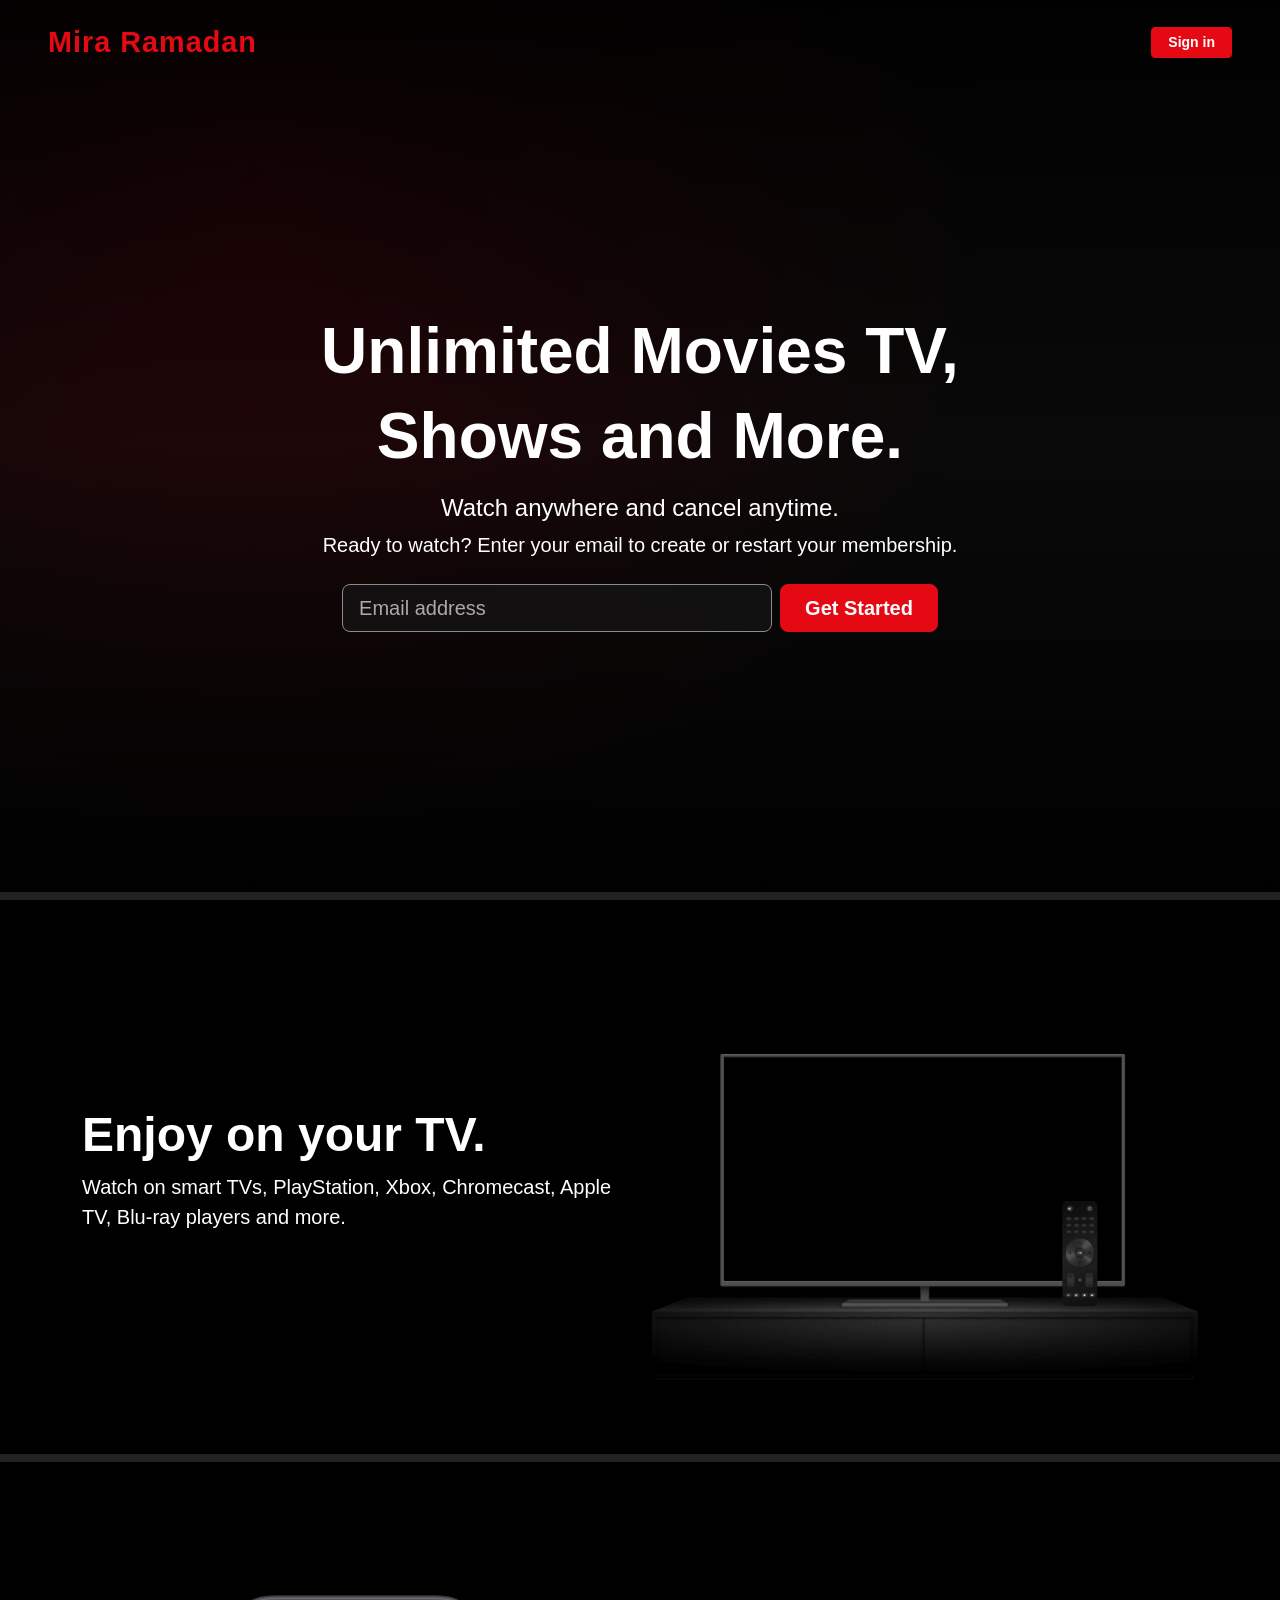
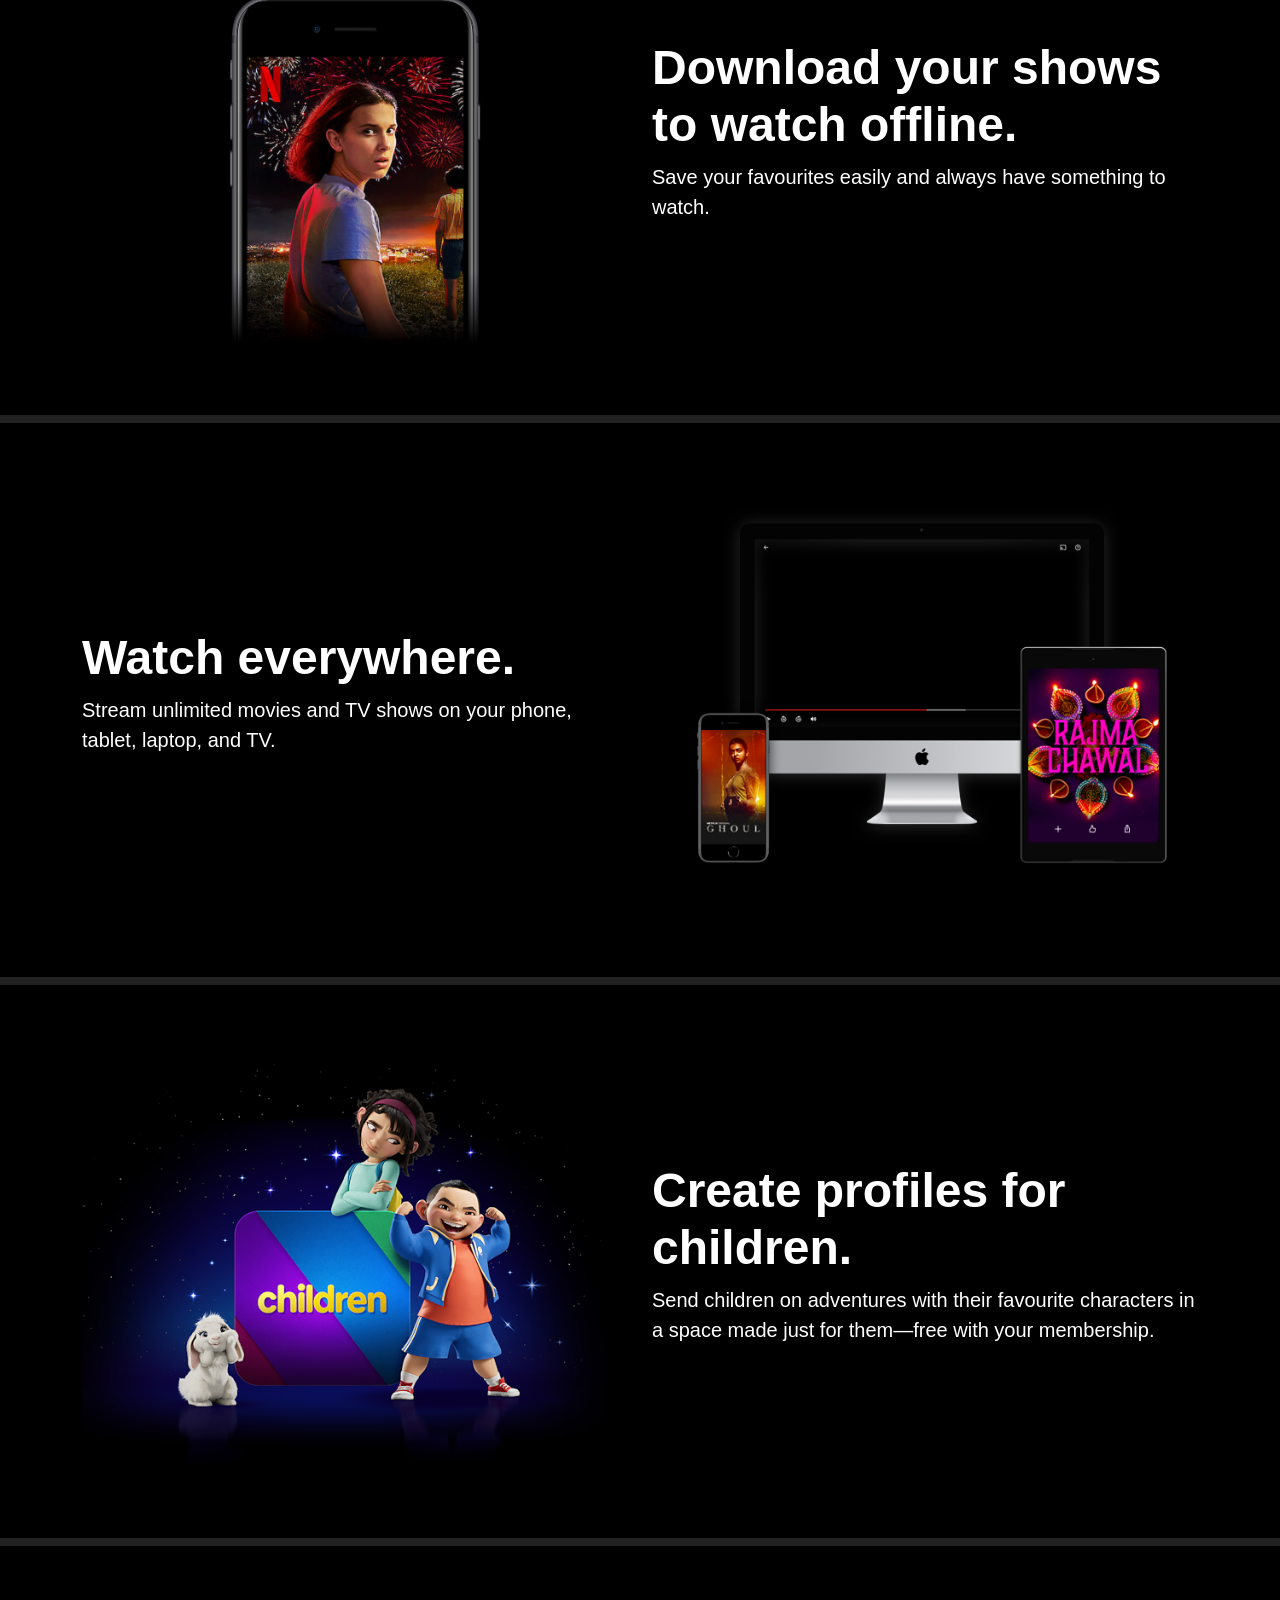
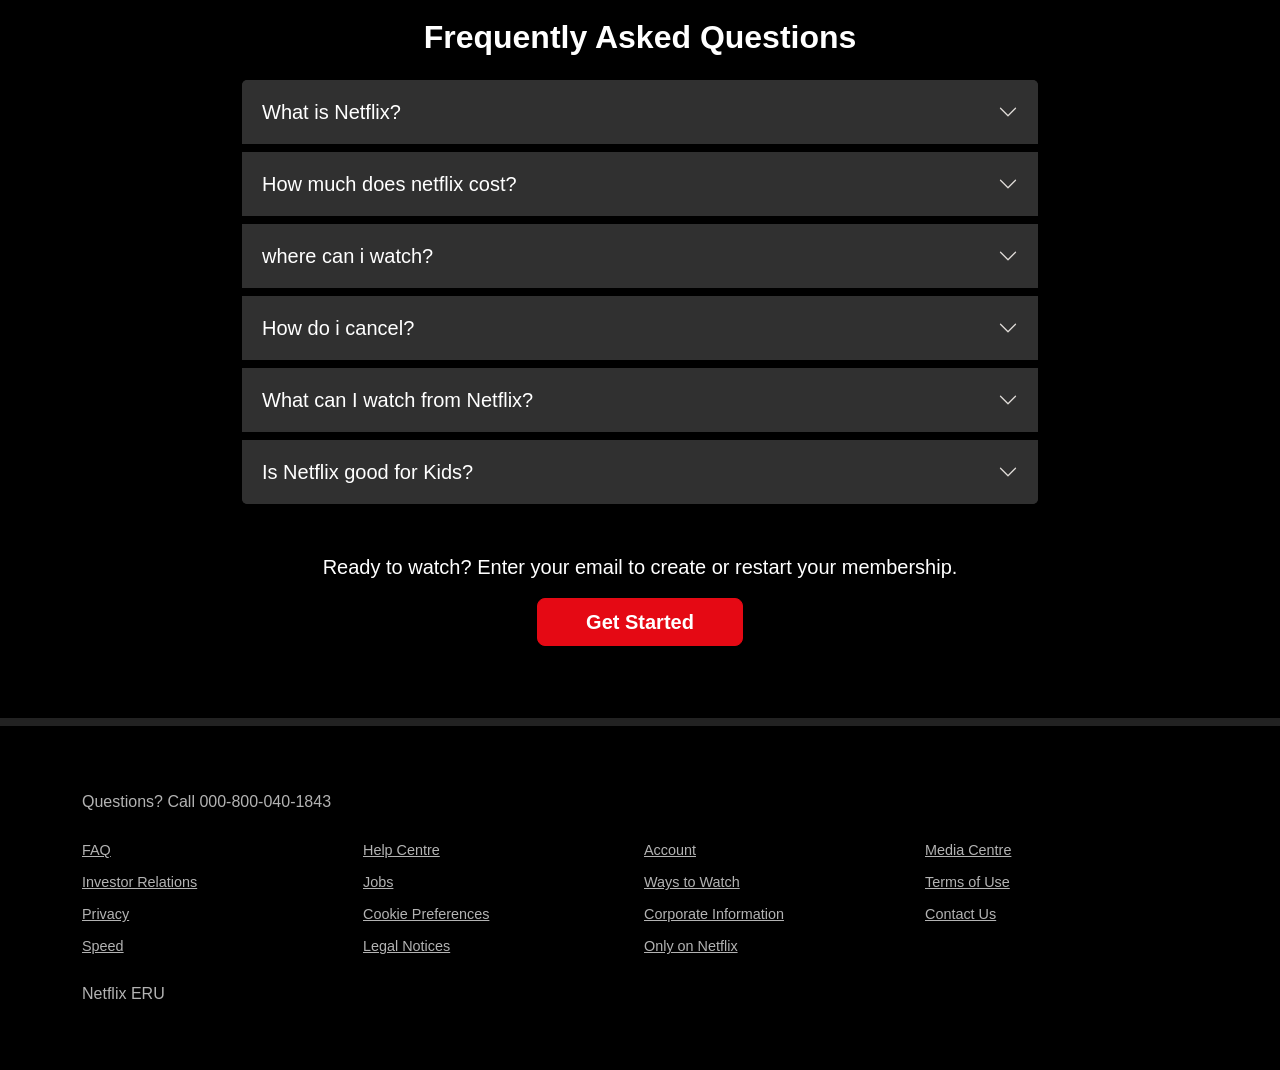
==== index.html @ 17cbe645 "Add files via upload" ====
<!DOCTYPE html>
<html lang="en">
<head>
  <meta charset="UTF-8">
  <meta name="viewport" content="width=device-width, initial-scale=1.0">
  <title>Main</title>
  <link href="https://cdn.jsdelivr.net/npm/bootstrap@5.3.3/dist/css/bootstrap.min.css" rel="stylesheet">
  <link rel="stylesheet" href="css/style.css">
</head>
<body>

  <!-- Hero + Navbar -->
  <header class="hero">
    <nav class="navbar navbar-dark px-3 px-md-5 py-3">

      <a class="navbar-brand brand-name" href="index.html">Mira Ramadan</a>
      <a class="btn btn-nf btn-sm px-3" href="Sign-in.html">Sign in</a>
    </nav>

    <div class="hero-content container text-center text-white">
      <h1 class="display-3 fw-bold">Unlimited Movies TV,</h1>
      <h1 class="display-3 fw-bold mb-3">Shows and More.</h1>
      <p class="fs-4 mb-1">Watch anywhere and cancel anytime.</p>
      <p class="fs-5 mb-4">Ready to watch? Enter your email to create or restart your membership.</p>
      <form class="row g-2 justify-content-center get-started" action="Sign-up.html">
        <div class="col-12 col-md-6">
          <input type="email" class="form-control form-control-lg" placeholder="Email address" aria-label="Email address">
        </div>
        <div class="col-12 col-md-auto">
          <button type="submit" class="btn btn-nf btn-lg px-4">Get Started</button>
        </div>
      </form>
    </div>
  </header>

  <!-- Feature sections -->
  <section class="feature">
    <div class="container">
      <div class="row align-items-center text-center text-md-start">
        <div class="col-md-6">
          <h2 class="display-5 fw-bold">Enjoy on your TV.</h2>
          <p class="fs-5">Watch on smart TVs, PlayStation, Xbox, Chromecast, Apple TV, Blu-ray players and more.</p>
        </div>
        <div class="col-md-6"><img src="Images/tv.png" class="img-fluid" alt="TV"></div>
      </div>
    </div>
  </section>

  <section class="feature">
    <div class="container">
      <div class="row align-items-center text-center text-md-start flex-md-row-reverse">
        <div class="col-md-6">
          <h2 class="display-5 fw-bold">Download your shows to watch offline.</h2>
          <p class="fs-5">Save your favourites easily and always have something to watch.</p>
        </div>
        <div class="col-md-6"><img src="Images/mobile-0819.jpg" class="img-fluid" alt="Mobile"></div>
      </div>
    </div>
  </section>

  <section class="feature">
    <div class="container">
      <div class="row align-items-center text-center text-md-start">
        <div class="col-md-6">
          <h2 class="display-5 fw-bold">Watch everywhere.</h2>
          <p class="fs-5">Stream unlimited movies and TV shows on your phone, tablet, laptop, and TV.</p>
        </div>
        <div class="col-md-6"><img src="Images/device-pile-in.png" class="img-fluid" alt="Devices"></div>
      </div>
    </div>
  </section>

  <section class="feature">
    <div class="container">
      <div class="row align-items-center text-center text-md-start flex-md-row-reverse">
        <div class="col-md-6">
          <h2 class="display-5 fw-bold">Create profiles for children.</h2>
          <p class="fs-5">Send children on adventures with their favourite characters in a space made just for them—free with your membership.</p>
        </div>
        <div class="col-md-6"><img src="Images/p6.png" class="img-fluid" alt="Kids profiles"></div>
      </div>
    </div>
  </section>

  <!-- FAQ -->
  <section class="feature">
    <div class="container faq">
      <h2 class="text-center fw-bold mb-4">Frequently Asked Questions</h2>
      <div class="accordion" id="faqAccordion">

        <div class="accordion-item">
          <h3 class="accordion-header">
            <button class="accordion-button collapsed" type="button" data-bs-toggle="collapse" data-bs-target="#q1">What is Netflix?</button>
          </h3>
          <div id="q1" class="accordion-collapse collapse" data-bs-parent="#faqAccordion">
            <div class="accordion-body">
              <p>Netflix is a streaming service that offers a wide variety of award-winning TV shows, movies, anime, documentaries and more – on thousands of internet-connected devices.</p>
              <p class="mb-0">You can watch as much as you want, whenever you want, without a single ad – all for one low monthly price. There's always something new to discover, and new TV shows and movies are added every week!</p>
            </div>
          </div>
        </div>

        <div class="accordion-item">
          <h3 class="accordion-header">
            <button class="accordion-button collapsed" type="button" data-bs-toggle="collapse" data-bs-target="#q2">How much does netflix cost?</button>
          </h3>
          <div id="q2" class="accordion-collapse collapse" data-bs-parent="#faqAccordion">
            <div class="accordion-body">Watch Netflix on your smartphone, tablet, Smart TV, laptop, or streaming device, all for one fixed monthly fee. Plans range from ₹ 199 to ₹ 799 a month. No extra costs, no contracts</div>
          </div>
        </div>

        <div class="accordion-item">
          <h3 class="accordion-header">
            <button class="accordion-button collapsed" type="button" data-bs-toggle="collapse" data-bs-target="#q3">where can i watch?</button>
          </h3>
          <div id="q3" class="accordion-collapse collapse" data-bs-parent="#faqAccordion">
            <div class="accordion-body">
              <p>Watch anywhere, anytime, on an unlimited number of devices. Sign in with your Netflix account to watch instantly on the web at netflix.com from your personal computer or on any internet-connected device that offers the Netflix app, including smart TVs, smartphones, tablets, streaming media players and game consoles.</p>
              <p class="mb-0">You can also download your favourite shows with the iOS, Android, or Windows 10 app. Use downloads to watch while you're on the go and without an internet connection. Take Netflix with you anywhere.</p>
            </div>
          </div>
        </div>

        <div class="accordion-item">
          <h3 class="accordion-header">
            <button class="accordion-button collapsed" type="button" data-bs-toggle="collapse" data-bs-target="#q4">How do i cancel?</button>
          </h3>
          <div id="q4" class="accordion-collapse collapse" data-bs-parent="#faqAccordion">
            <div class="accordion-body">Netflix is flexible. There are no annoying contracts and no commitments. You can easily cancel your account online in two clicks. There are no cancellation fees – start or stop your account anytime.</div>
          </div>
        </div>

        <div class="accordion-item">
          <h3 class="accordion-header">
            <button class="accordion-button collapsed" type="button" data-bs-toggle="collapse" data-bs-target="#q5">What can I watch from Netflix?</button>
          </h3>
          <div id="q5" class="accordion-collapse collapse" data-bs-parent="#faqAccordion">
            <div class="accordion-body">Netflix has an extensive library of feature films, documentaries, TV shows, anime, award-winning Netflix originals, and more. Watch as much as you want, anytime you want.</div>
          </div>
        </div>

        <div class="accordion-item">
          <h3 class="accordion-header">
            <button class="accordion-button collapsed" type="button" data-bs-toggle="collapse" data-bs-target="#q6">Is Netflix good for Kids?</button>
          </h3>
          <div id="q6" class="accordion-collapse collapse" data-bs-parent="#faqAccordion">
            <div class="accordion-body">
              <p>The Netflix Kids experience is included in your membership to give parents control while kids enjoy family-friendly TV shows and films in their own space.</p>
              <p class="mb-0">Kids profiles come with PIN-protected parental controls that let you restrict the maturity rating of content kids can watch and block specific titles you don’t want kids to see.</p>
            </div>
          </div>
        </div>

      </div>

      <div class="text-center mt-5 text-white">
        <p class="fs-5">Ready to watch? Enter your email to create or restart your membership.</p>
        <a href="Sign-up.html" class="btn btn-nf btn-lg px-5">Get Started</a>
      </div>
    </div>
  </section>

  <!-- Footer -->
  <footer class="site-footer">
    <div class="container">
      <p class="mb-4">Questions? Call 000-800-040-1843</p>
      <div class="row row-cols-2 row-cols-md-4 g-2">
        <div class="col"><a href="#">FAQ</a></div>
        <div class="col"><a href="#">Help Centre</a></div>
        <div class="col"><a href="#">Account</a></div>
        <div class="col"><a href="#">Media Centre</a></div>
        <div class="col"><a href="#">Investor Relations</a></div>
        <div class="col"><a href="#">Jobs</a></div>
        <div class="col"><a href="#">Ways to Watch</a></div>
        <div class="col"><a href="#">Terms of Use</a></div>
        <div class="col"><a href="#">Privacy</a></div>
        <div class="col"><a href="#">Cookie Preferences</a></div>
        <div class="col"><a href="#">Corporate Information</a></div>
        <div class="col"><a href="#">Contact Us</a></div>
        <div class="col"><a href="#">Speed</a></div>
        <div class="col"><a href="#">Legal Notices</a></div>
        <div class="col"><a href="#">Only on Netflix</a></div>
      </div>
      <p class="mt-4 mb-0">Netflix ERU</p>
    </div>
  </footer>

  <script src="https://cdn.jsdelivr.net/npm/bootstrap@5.3.3/dist/js/bootstrap.bundle.min.js"></script>
</body>
</html>
---- css/style.css ----
:root {
  --nf-red: #e50914;
  --nf-red-dark: #b20710;
  --nf-black: #000;
  --nf-bg: #141414;
}

body {
  background: var(--nf-black);
  color: #fff;
  font-family: "Helvetica Neue", Helvetica, Arial, sans-serif;
}

a { color: #fff; }

.btn-nf {
  background: var(--nf-red);
  border-color: var(--nf-red);
  color: #fff;
  font-weight: 600;
}
.btn-nf:hover, .btn-nf:focus {
  background: var(--nf-red-dark);
  border-color: var(--nf-red-dark);
  color: #fff;
}

.brand-name {
  color: var(--nf-red) !important;
  font-weight: 800;
  font-size: 1.8rem;
  letter-spacing: 1px;
}

/* Hero */
.hero {
  min-height: 100vh;
  display: flex;
  flex-direction: column;
  background:
    linear-gradient(to top, rgba(0,0,0,.95), rgba(0,0,0,.55) 50%, rgba(0,0,0,.95)),
    radial-gradient(circle at 20% 20%, #5a0a10 0%, #141414 60%);
  border-bottom: 8px solid #222;
}
.hero nav { display: flex; justify-content: space-between; align-items: center; }
.hero-content {
  flex: 1;
  display: flex;
  flex-direction: column;
  justify-content: center;
  padding: 2rem 1rem 4rem;
  max-width: 900px;
}
.get-started input { background: rgba(22,22,22,.7); color: #fff; border: 1px solid #8c8c8c; }
.get-started input::placeholder { color: #aaa; }

/* Features */
.feature {
  padding: 4.5rem 0;
  border-bottom: 8px solid #222;
  background: var(--nf-black);
}

/* FAQ */
.faq { max-width: 820px; }
.accordion {
  --bs-accordion-bg: #303030;
  --bs-accordion-color: #fff;
  --bs-accordion-border-color: #000;
  --bs-accordion-btn-color: #fff;
  --bs-accordion-btn-bg: #303030;
  --bs-accordion-active-bg: #414141;
  --bs-accordion-active-color: #fff;
  --bs-accordion-btn-focus-box-shadow: none;
}
.accordion-item { margin-bottom: 8px; border: 0; }
.accordion-button { font-size: 1.25rem; padding: 1.25rem; }
.accordion-button::after { filter: invert(1); }

/* Footer */
.site-footer { padding: 4rem 0; color: #b3b3b3; background: var(--nf-black); }
.site-footer a { color: #b3b3b3; font-size: .9rem; }
.site-footer a:hover { text-decoration: underline; }

/* Auth pages */
.auth-page {
  min-height: 100vh;
  display: flex;
  align-items: center;
  justify-content: center;
  padding: 1rem;
  background:
    linear-gradient(rgba(0,0,0,.75), rgba(0,0,0,.75)),
    radial-gradient(circle at 80% 10%, #5a0a10 0%, #141414 60%);
}
.auth-card {
  width: 100%;
  max-width: 450px;
  background: rgba(0,0,0,.8);
  border-radius: 8px;
  padding: 3rem 2.5rem;
}
.auth-card .form-control {
  background: #333;
  border: 0;
  color: #fff;
  padding: .8rem 1rem;
}
.auth-card .form-control:focus {
  background: #454545;
  color: #fff;
  box-shadow: 0 0 0 2px var(--nf-red);
}
.auth-card a { text-decoration: none; font-weight: 600; }
.auth-card a:hover { text-decoration: underline; }

@media (max-width: 576px) {
  .auth-card { padding: 2rem 1.25rem; }
  .hero h1 { font-size: 2.2rem; }
}
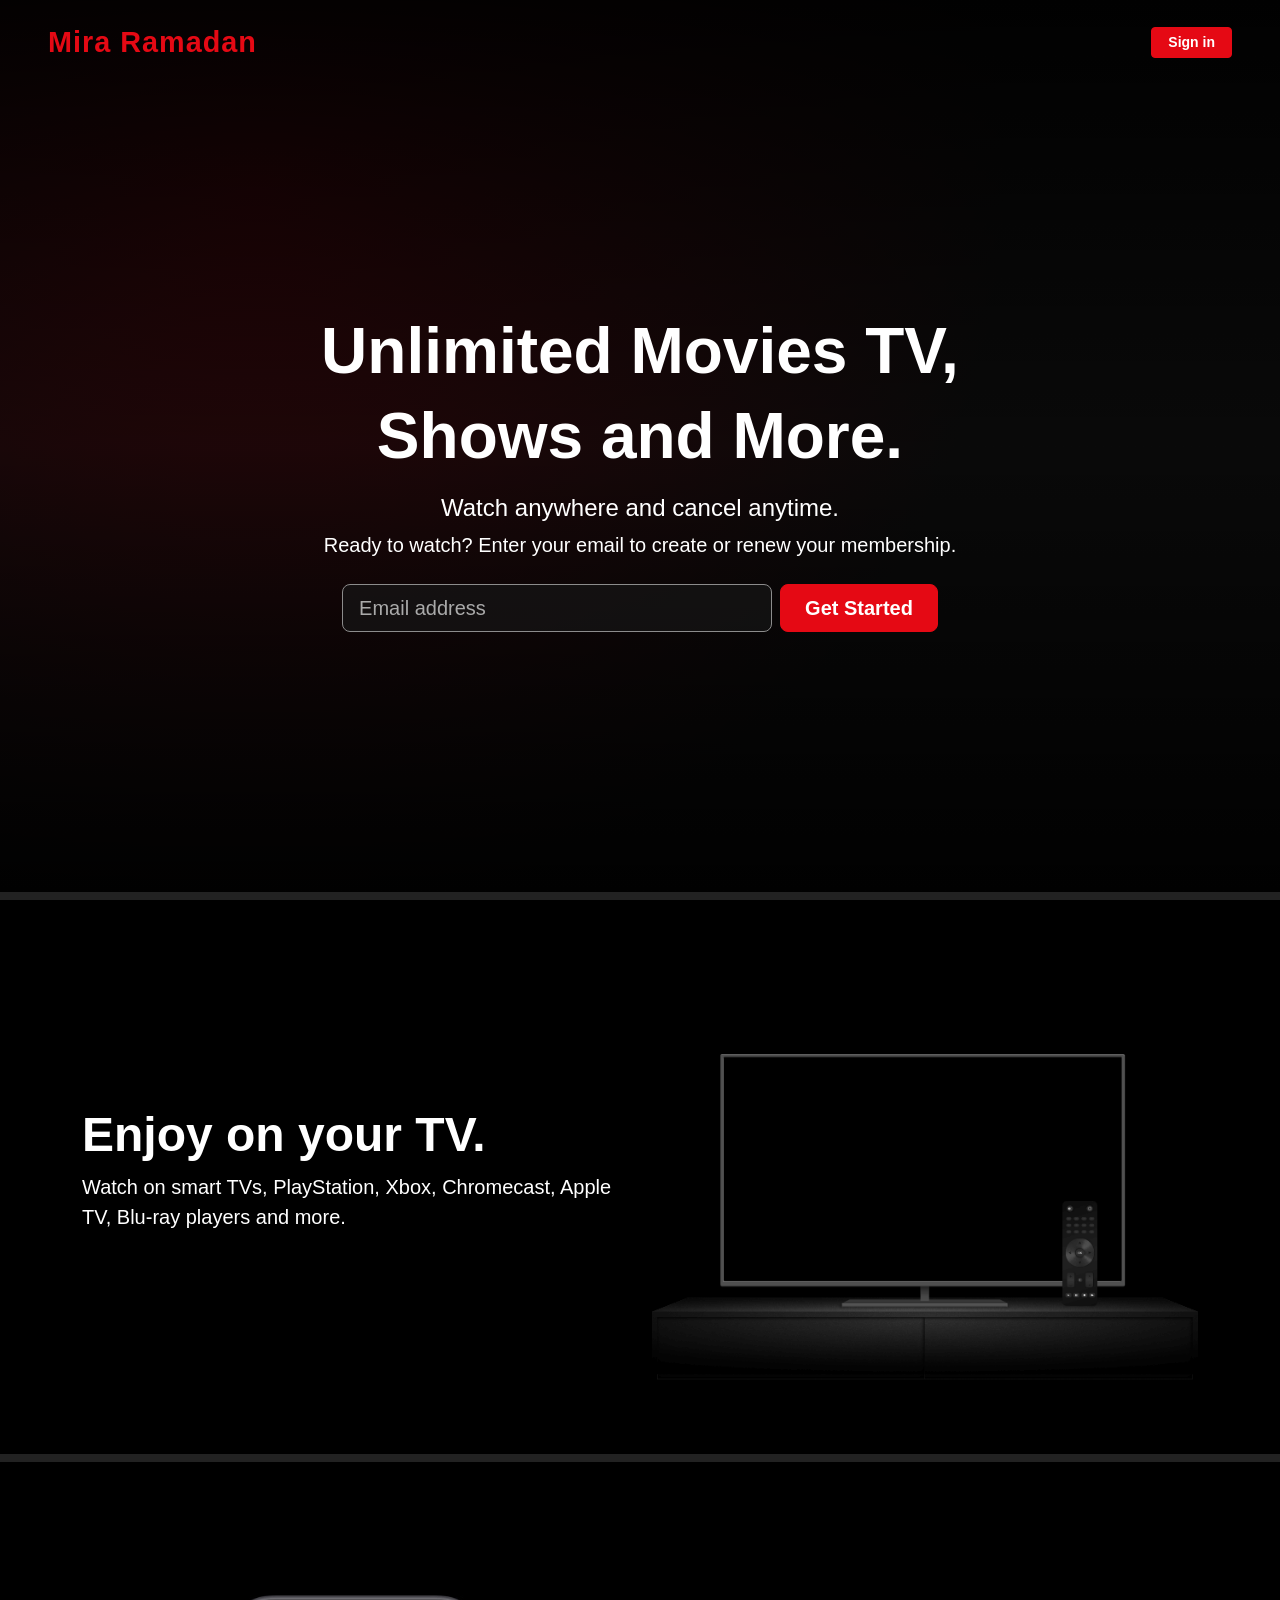
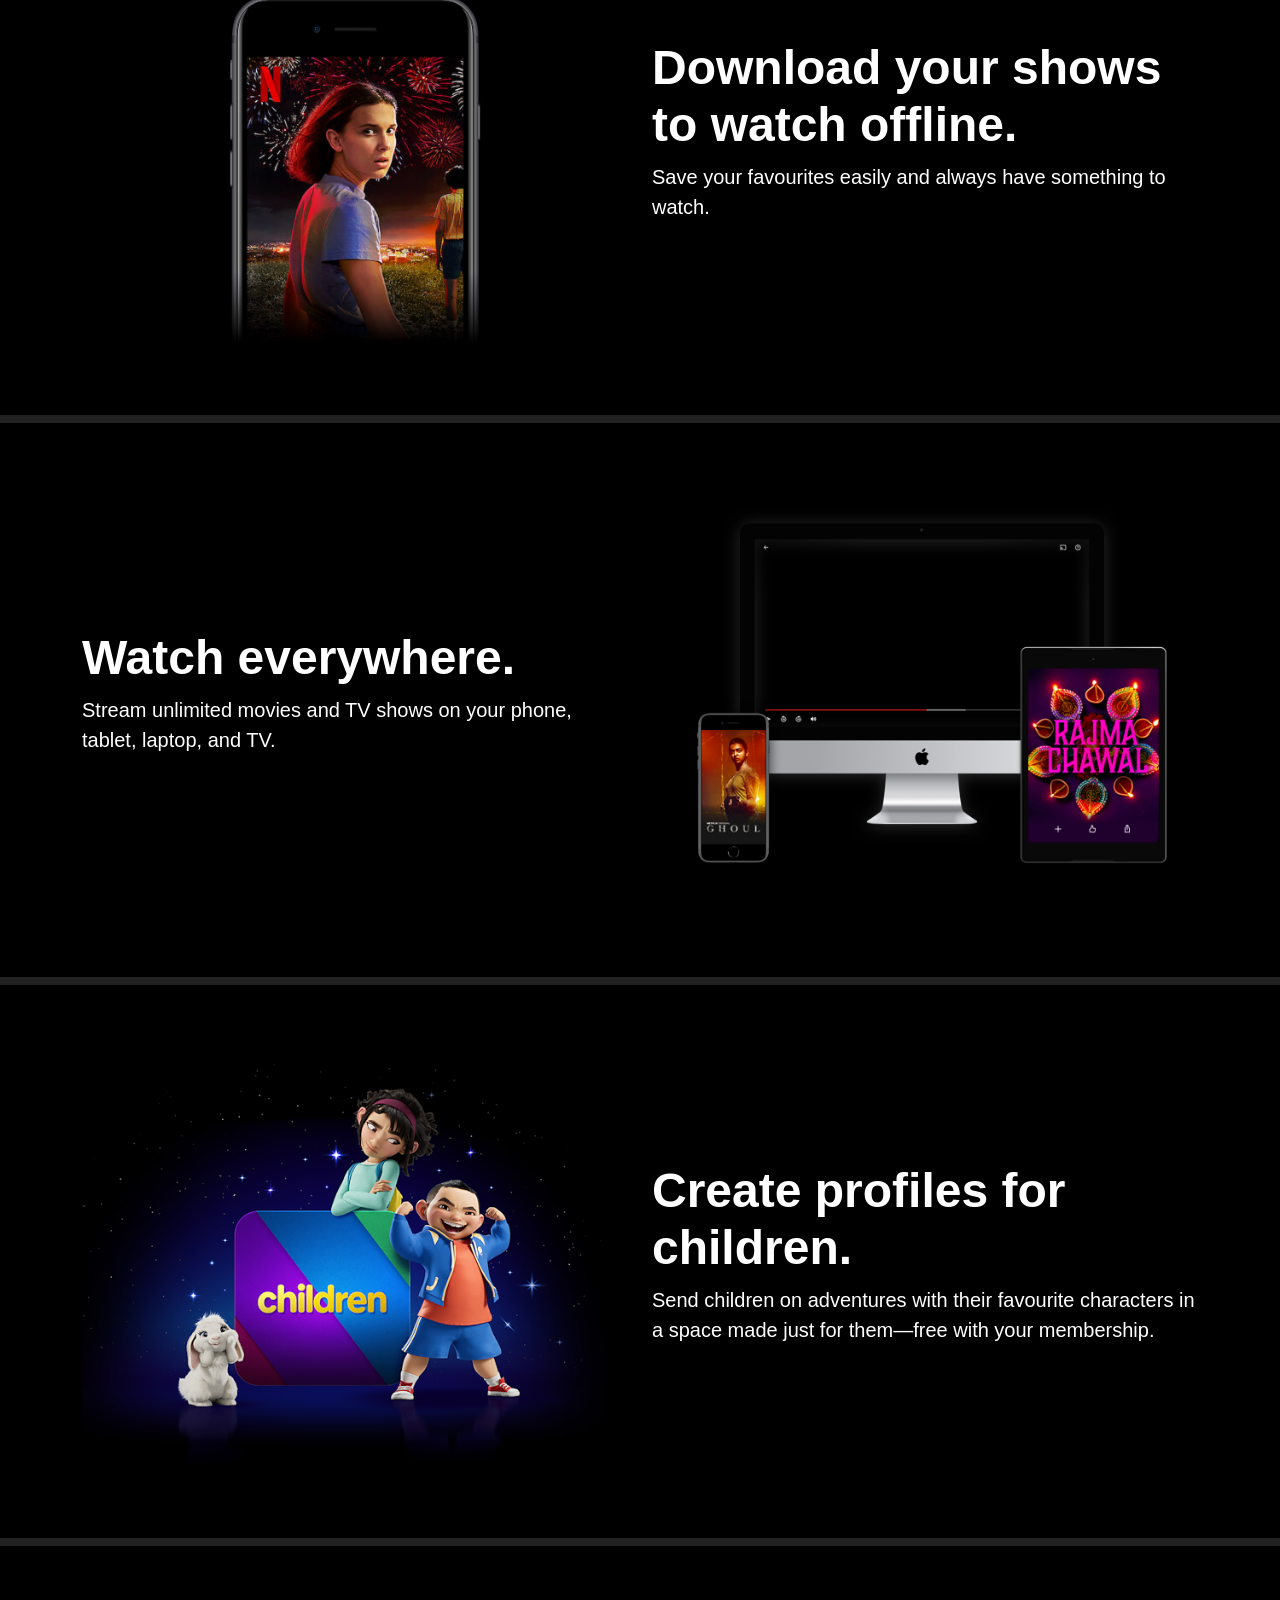
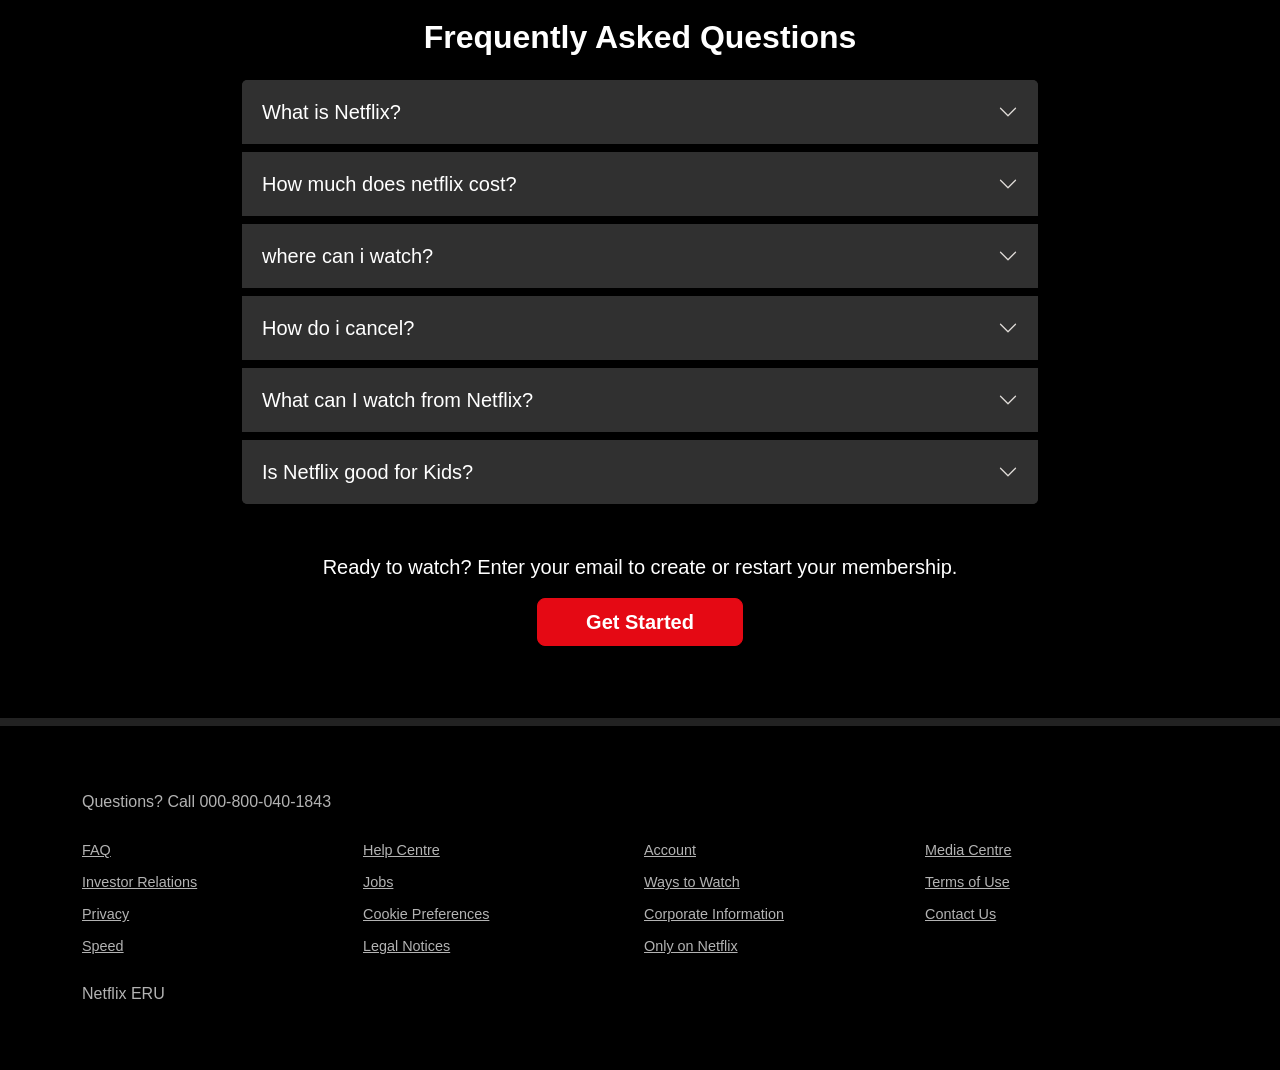
==== commit 76115195: "Update index.html" ====
--- a/index.html
+++ b/index.html
@@ -21,7 +21,7 @@
       <h1 class="display-3 fw-bold">Unlimited Movies TV,</h1>
       <h1 class="display-3 fw-bold mb-3">Shows and More.</h1>
       <p class="fs-4 mb-1">Watch anywhere and cancel anytime.</p>
-      <p class="fs-5 mb-4">Ready to watch? Enter your email to create or restart your membership.</p>
+      <p class="fs-5 mb-4">Ready to watch? Enter your email to create or renew your membership.</p>
       <form class="row g-2 justify-content-center get-started" action="Sign-up.html">
         <div class="col-12 col-md-6">
           <input type="email" class="form-control form-control-lg" placeholder="Email address" aria-label="Email address">
@@ -187,4 +187,4 @@
 
   <script src="https://cdn.jsdelivr.net/npm/bootstrap@5.3.3/dist/js/bootstrap.bundle.min.js"></script>
 </body>
-</html>+</html>
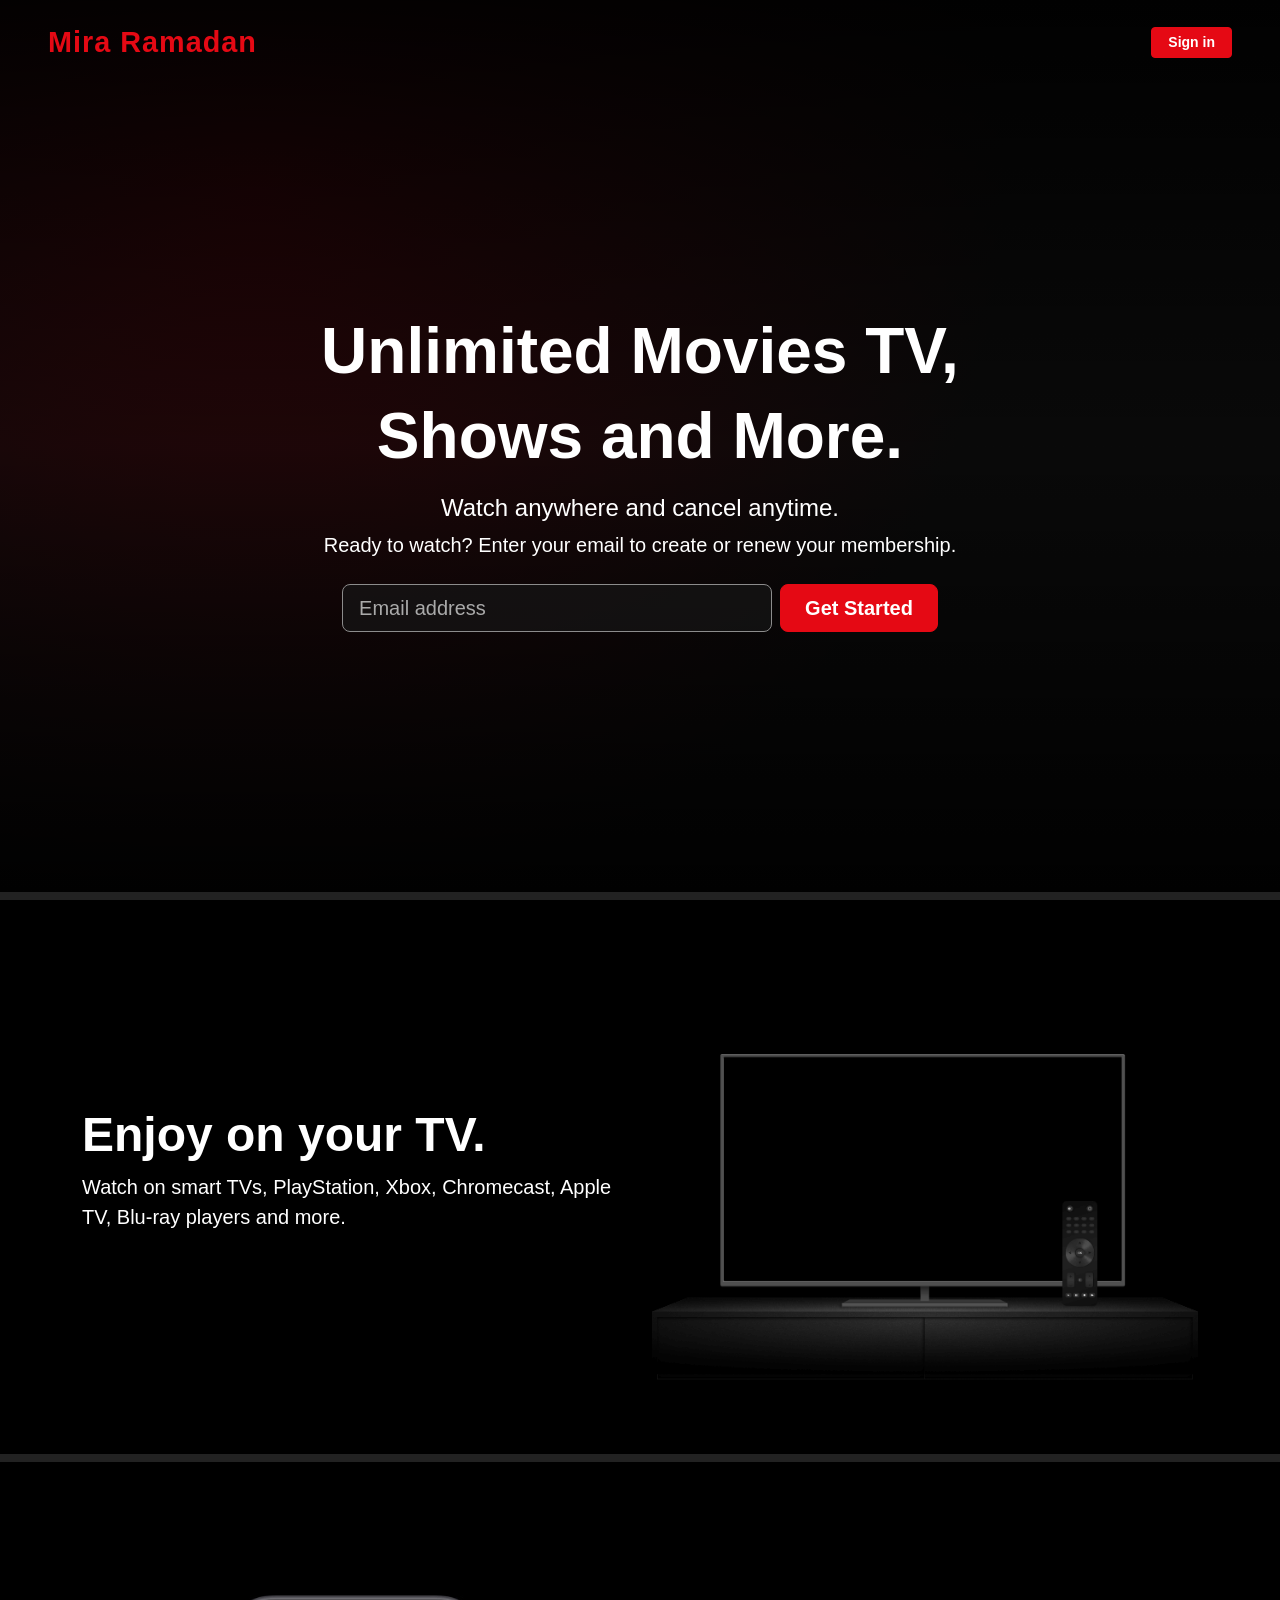
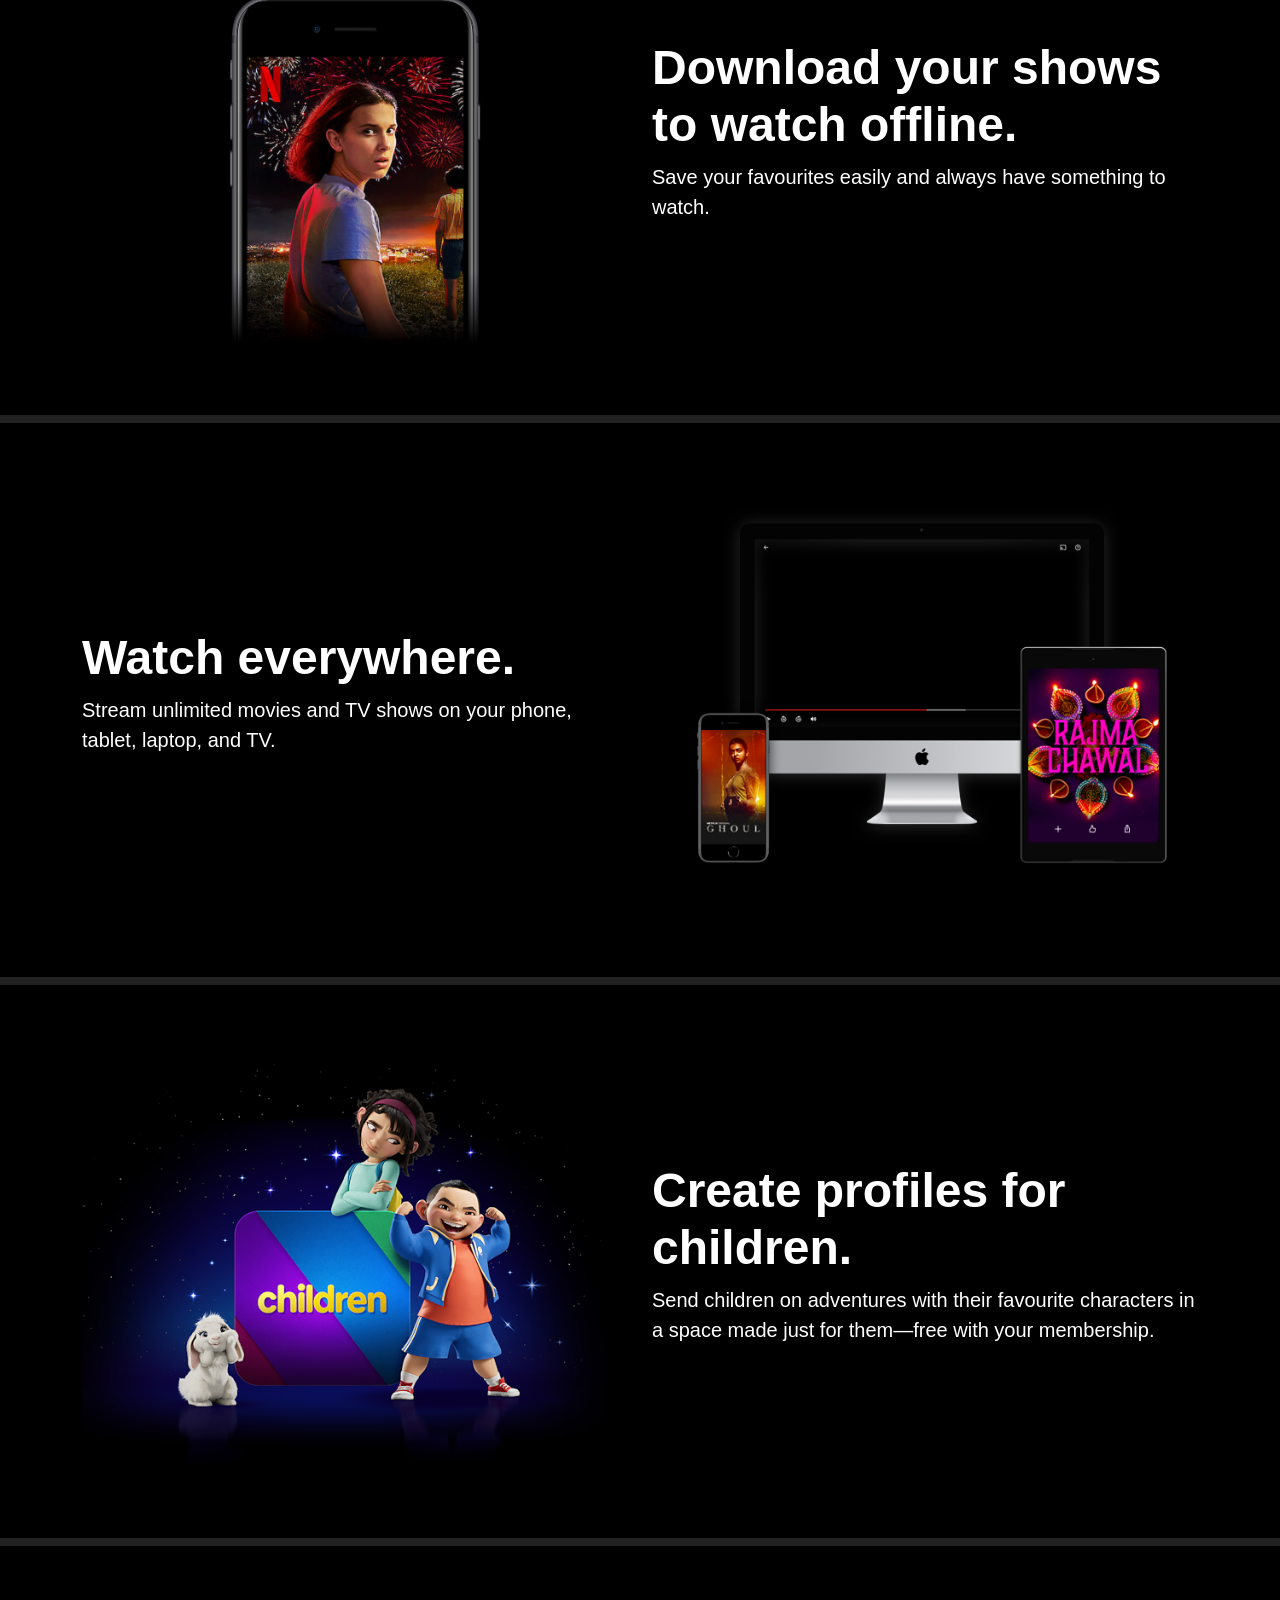
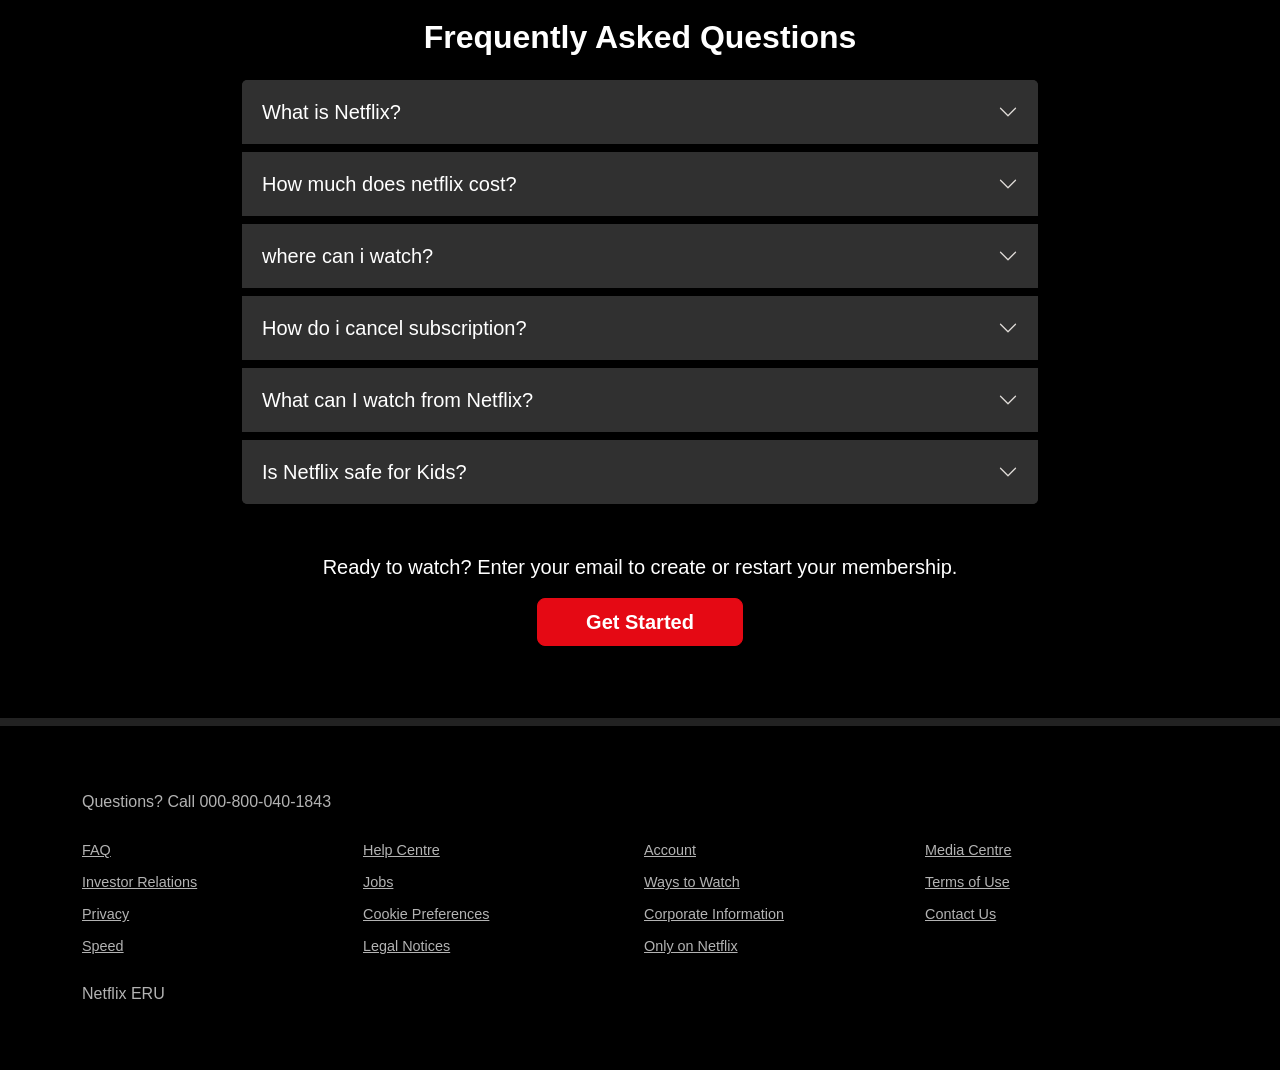
==== commit bd2177ca: "Add files via upload" ====
--- a/index.html
+++ b/index.html
@@ -14,7 +14,7 @@
     <nav class="navbar navbar-dark px-3 px-md-5 py-3">
 
       <a class="navbar-brand brand-name" href="index.html">Mira Ramadan</a>
-      <a class="btn btn-nf btn-sm px-3" href="Sign-in.html">Sign in</a>
+      <a class="btn btn-nf btn-sm px-3" href="sign-in.html">Sign in</a>
     </nav>
 
     <div class="hero-content container text-center text-white">
@@ -22,7 +22,7 @@
       <h1 class="display-3 fw-bold mb-3">Shows and More.</h1>
       <p class="fs-4 mb-1">Watch anywhere and cancel anytime.</p>
       <p class="fs-5 mb-4">Ready to watch? Enter your email to create or renew your membership.</p>
-      <form class="row g-2 justify-content-center get-started" action="Sign-up.html">
+      <form class="row g-2 justify-content-center get-started" action="sign-up.html">
         <div class="col-12 col-md-6">
           <input type="email" class="form-control form-control-lg" placeholder="Email address" aria-label="Email address">
         </div>
@@ -123,7 +123,7 @@
 
         <div class="accordion-item">
           <h3 class="accordion-header">
-            <button class="accordion-button collapsed" type="button" data-bs-toggle="collapse" data-bs-target="#q4">How do i cancel?</button>
+            <button class="accordion-button collapsed" type="button" data-bs-toggle="collapse" data-bs-target="#q4">How do i cancel subscription?</button>
           </h3>
           <div id="q4" class="accordion-collapse collapse" data-bs-parent="#faqAccordion">
             <div class="accordion-body">Netflix is flexible. There are no annoying contracts and no commitments. You can easily cancel your account online in two clicks. There are no cancellation fees – start or stop your account anytime.</div>
@@ -141,7 +141,7 @@
 
         <div class="accordion-item">
           <h3 class="accordion-header">
-            <button class="accordion-button collapsed" type="button" data-bs-toggle="collapse" data-bs-target="#q6">Is Netflix good for Kids?</button>
+            <button class="accordion-button collapsed" type="button" data-bs-toggle="collapse" data-bs-target="#q6">Is Netflix safe for Kids?</button>
           </h3>
           <div id="q6" class="accordion-collapse collapse" data-bs-parent="#faqAccordion">
             <div class="accordion-body">
@@ -155,7 +155,7 @@
 
       <div class="text-center mt-5 text-white">
         <p class="fs-5">Ready to watch? Enter your email to create or restart your membership.</p>
-        <a href="Sign-up.html" class="btn btn-nf btn-lg px-5">Get Started</a>
+        <a href="sign-up.html" class="btn btn-nf btn-lg px-5">Get Started</a>
       </div>
     </div>
   </section>
@@ -187,4 +187,4 @@
 
   <script src="https://cdn.jsdelivr.net/npm/bootstrap@5.3.3/dist/js/bootstrap.bundle.min.js"></script>
 </body>
-</html>
+</html>
